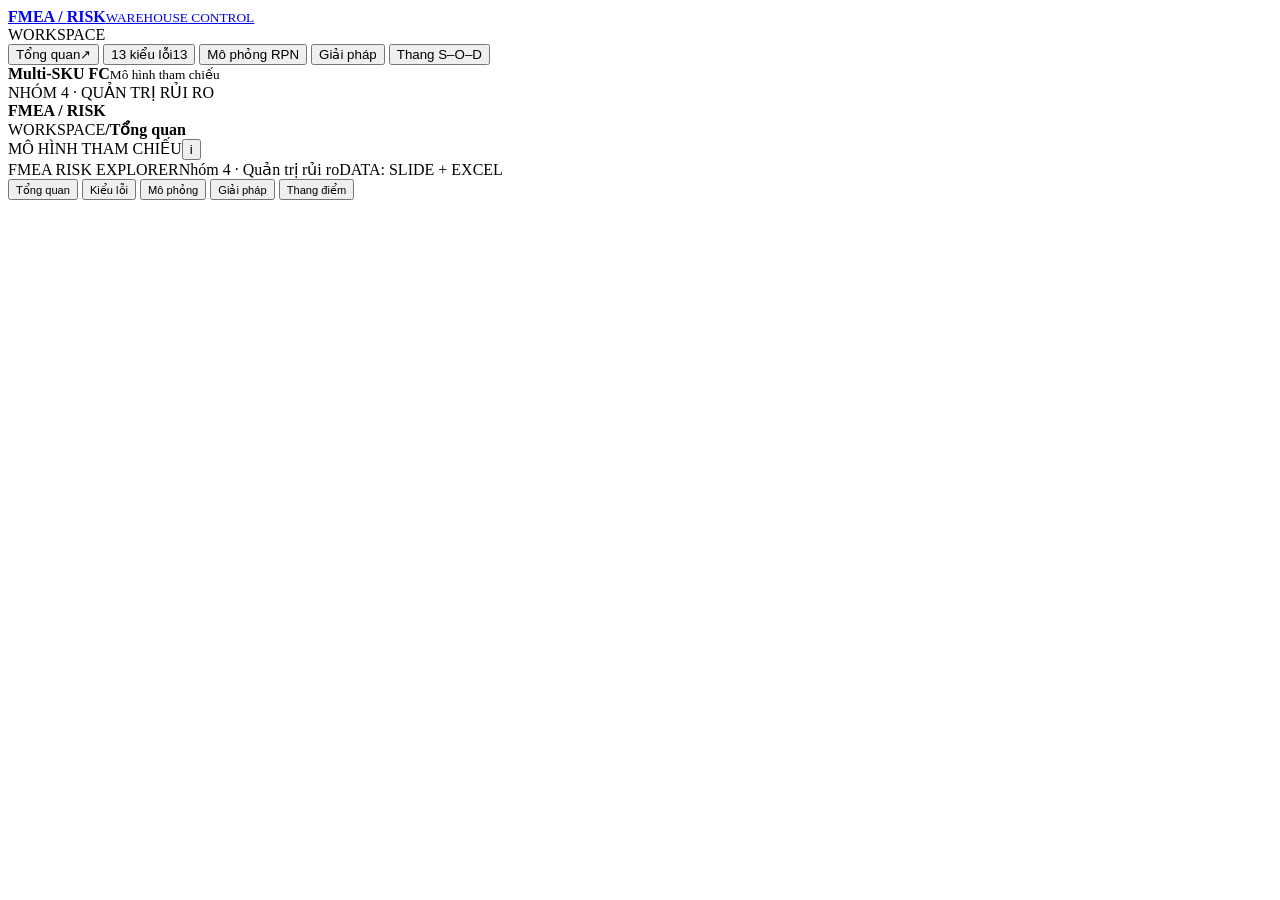
==== fmea-risk-explorer/index.html @ 1aaa5058 "Add FMEA Risk Explorer app shell" ====
<!doctype html>
<html lang="vi">
<head>
  <meta charset="UTF-8" />
  <meta name="viewport" content="width=device-width, initial-scale=1, viewport-fit=cover" />
  <meta name="theme-color" content="#421520" />
  <meta name="description" content="FMEA Risk Explorer — mô phỏng nhận diện và phòng ngừa rủi ro vận hành kho hàng thương mại điện tử." />
  <title>FMEA Risk Explorer · Warehouse Risk Control</title>
  <link rel="preconnect" href="https://fonts.googleapis.com">
  <link rel="preconnect" href="https://fonts.gstatic.com" crossorigin>
  <link href="https://fonts.googleapis.com/css2?family=DM+Sans:wght@400;500;600;700;800&family=Manrope:wght@400;500;600;700;800&display=swap" rel="stylesheet">
  <link rel="stylesheet" href="styles.css" />
</head>
<body>
  <div class="app-shell">
    <aside class="sidebar" aria-label="Điều hướng chính">
      <a class="brand" href="#overview" data-nav="overview">
        <span class="brand-mark"><span></span><span></span><span></span></span>
        <span class="brand-copy"><strong>FMEA<span> / </span>RISK</strong><small>WAREHOUSE CONTROL</small></span>
      </a>
      <div class="sidebar-label">WORKSPACE</div>
      <nav class="side-nav">
        <button class="nav-item active" data-nav="overview"><span class="nav-icon" data-icon="grid"></span><span>Tổng quan</span><span class="nav-arrow">↗</span></button>
        <button class="nav-item" data-nav="errors"><span class="nav-icon" data-icon="layers"></span><span>13 kiểu lỗi</span><span class="nav-count">13</span></button>
        <button class="nav-item" data-nav="simulator"><span class="nav-icon" data-icon="sliders"></span><span>Mô phỏng RPN</span></button>
        <button class="nav-item" data-nav="solutions"><span class="nav-icon" data-icon="target"></span><span>Giải pháp</span></button>
        <button class="nav-item" data-nav="scale"><span class="nav-icon" data-icon="scale"></span><span>Thang S–O–D</span></button>
      </nav>
      <div class="sidebar-bottom">
        <div class="model-card">
          <div class="model-icon"><span data-icon="warehouse"></span></div>
          <div><strong>Multi-SKU FC</strong><small>Mô hình tham chiếu</small></div>
          <span class="status-dot"></span>
        </div>
        <div class="sidebar-foot">NHÓM 4 · QUẢN TRỊ RỦI RO</div>
      </div>
    </aside>
    <main class="main-area">
      <header class="topbar">
        <div class="mobile-brand"><span class="brand-mark"><span></span><span></span><span></span></span><strong>FMEA / RISK</strong></div>
        <div class="breadcrumbs"><span>WORKSPACE</span><b>/</b><strong id="crumb-title">Tổng quan</strong></div>
        <div class="topbar-right"><span class="live-indicator"></span><span>MÔ HÌNH THAM CHIẾU</span><button class="top-icon" aria-label="Thông tin" data-action="about">i</button></div>
      </header>
      <section id="screen" class="screen" aria-live="polite"></section>
      <footer class="footer-note"><span>FMEA RISK EXPLORER</span><span>Nhóm 4 · Quản trị rủi ro</span><span>DATA: SLIDE + EXCEL</span></footer>
    </main>
  </div>
  <nav class="mobile-dock" aria-label="Điều hướng di động">
    <button class="dock-item active" data-nav="overview"><span data-icon="grid"></span><small>Tổng quan</small></button>
    <button class="dock-item" data-nav="errors"><span data-icon="layers"></span><small>Kiểu lỗi</small></button>
    <button class="dock-item" data-nav="simulator"><span class="dock-focus"><span data-icon="sliders"></span></span><small>Mô phỏng</small></button>
    <button class="dock-item" data-nav="solutions"><span data-icon="target"></span><small>Giải pháp</small></button>
    <button class="dock-item" data-nav="scale"><span data-icon="scale"></span><small>Thang điểm</small></button>
  </nav>
  <div class="modal-backdrop" id="modal-backdrop" hidden>
    <section class="detail-modal" role="dialog" aria-modal="true" aria-labelledby="modal-title">
      <div class="modal-handle"></div><div id="modal-content"></div>
    </section>
  </div>
  <script src="app.js"></script>
</body>
</html>
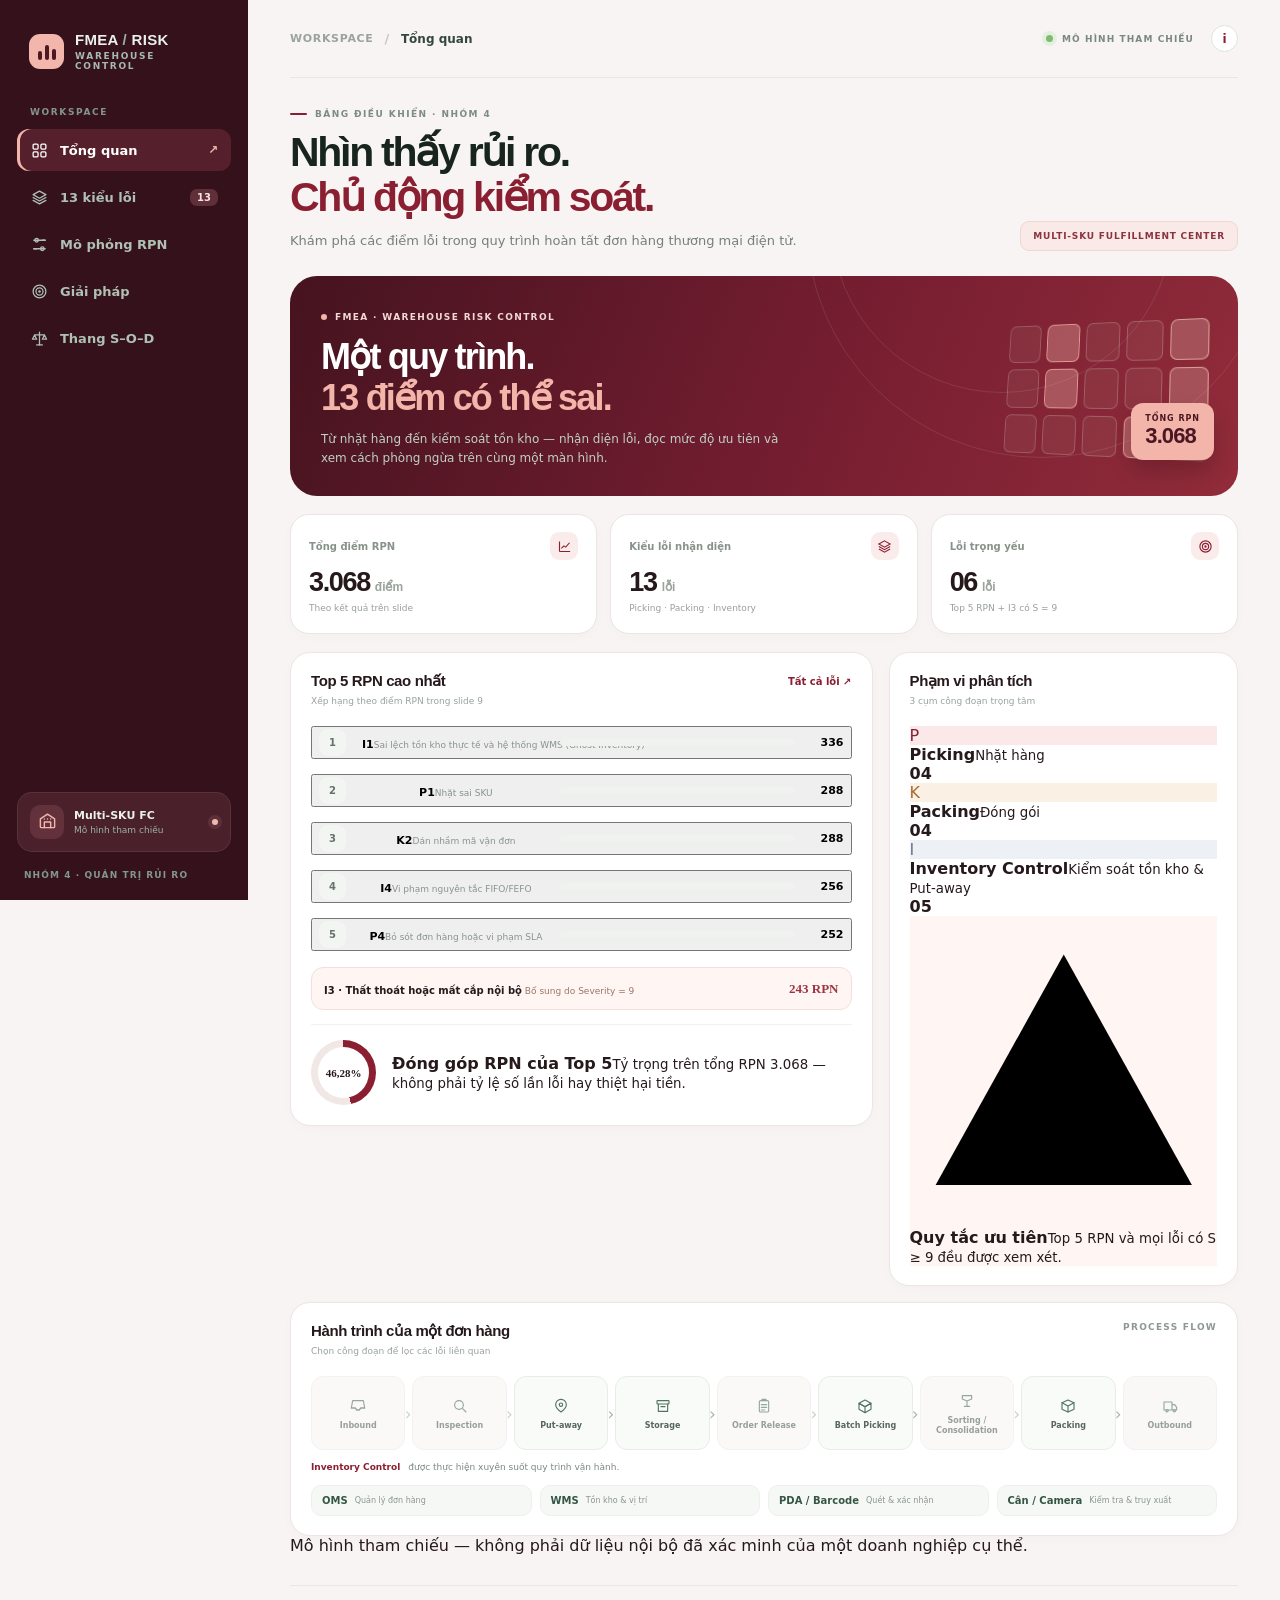
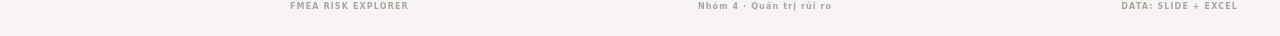
==== commit b660c2eb: "Wire modular FMEA app assets" ====
--- a/fmea-risk-explorer/index.html
+++ b/fmea-risk-explorer/index.html
@@ -10,6 +10,9 @@
   <link rel="preconnect" href="https://fonts.gstatic.com" crossorigin>
   <link href="https://fonts.googleapis.com/css2?family=DM+Sans:wght@400;500;600;700;800&family=Manrope:wght@400;500;600;700;800&display=swap" rel="stylesheet">
   <link rel="stylesheet" href="styles.css" />
+  <link rel="stylesheet" href="styles-components.css" />
+  <link rel="stylesheet" href="styles-responsive.css" />
+  <link rel="stylesheet" href="styles-theme.css" />
 </head>
 <body>
   <div class="app-shell">
@@ -57,6 +60,12 @@
       <div class="modal-handle"></div><div id="modal-content"></div>
     </section>
   </div>
-  <script src="app.js"></script>
+  <script src="data.js"></script>
+  <script src="app-core.js"></script>
+  <script src="app-overview.js"></script>
+  <script src="app-errors.js"></script>
+  <script src="app-simulator.js"></script>
+  <script src="app-solutions.js"></script>
+  <script src="app-scale.js"></script>
 </body>
 </html>
--- a/fmea-risk-explorer/styles.css
+++ b/fmea-risk-explorer/styles.css
@@ -0,0 +1,6 @@
+:root{
+  --bg:#f3f5f2;--surface:#fff;--surface-2:#f8faf7;--ink:#17231e;--muted:#78827c;--line:#e5eae5;
+  --green:#184d3d;--green-2:#21634d;--lime:#d5f36f;--lime-2:#bce65a;--coral:#d86e5a;--amber:#d7a342;
+  --blue:#628ba4;--shadow:0 12px 38px rgba(27,47,37,.07);--radius:22px;
+}
+*{box-sizing:border-box}html{scroll-behavior:smooth}body{margin:0;background:var(--bg);color:var(--ink);font-family:'DM Sans',system-ui,sans-serif;-webkit-font-smoothing:antialiased}button,input{font:inherit}button{cursor:pointer}button:focus-visible,input:focus-visible{outline:3px solid rgba(33,99,77,.22);outline-offset:2px}a{color:inherit;text-decoration:none}.app-shell{min-height:100vh}.sidebar{width:248px;position:fixed;inset:0 auto 0 0;background:#172f27;color:#eaf1eb;padding:28px 17px 20px;display:flex;flex-direction:column;z-index:20}.brand{display:flex;align-items:center;gap:11px;padding:3px 12px 36px}.brand-mark{width:35px;height:35px;border-radius:11px;background:var(--lime);display:flex;align-items:flex-end;justify-content:center;gap:3px;padding:9px 8px;flex-shrink:0}.brand-mark span{display:block;width:4px;border-radius:4px;background:#193d31}.brand-mark span:nth-child(1){height:9px}.brand-mark span:nth-child(2){height:15px}.brand-mark span:nth-child(3){height:11px}.brand-copy{display:flex;flex-direction:column;gap:3px}.brand-copy strong{font:800 15px Manrope,sans-serif;letter-spacing:.02em}.brand-copy strong span{color:#9db2a5}.brand-copy small{font-size:8px;letter-spacing:.19em;color:#a8b9ae;font-weight:700}.sidebar-label{font-size:9px;font-weight:800;letter-spacing:.18em;color:#82978b;padding:0 13px 12px}.side-nav{display:grid;gap:5px}.nav-item{border:0;width:100%;display:flex;align-items:center;gap:12px;text-align:left;color:#afc0b5;background:transparent;padding:12px 13px;border-radius:12px;font-weight:600;font-size:13px;transition:.2s}.nav-item:hover{background:rgba(255,255,255,.07);color:#fff}.nav-item.active{background:#26473b;color:#fff;box-shadow:inset 3px 0 0 var(--lime)}.nav-icon,.dock-item>span:first-child{width:18px;height:18px;display:grid;place-items:center}.nav-icon svg,.dock-item svg,.model-icon svg,.top-icon svg{width:17px;height:17px;stroke:currentColor;fill:none;stroke-width:1.8;stroke-linecap:round;stroke-linejoin:round}.nav-arrow{margin-left:auto;font-size:12px;color:var(--lime)}.nav-count{margin-left:auto;padding:3px 7px;border-radius:7px;background:#355547;color:#cfddcf;font-size:10px;font-weight:800}.sidebar-bottom{margin-top:auto}.model-card{padding:12px;background:#213e33;border:1px solid rgba(255,255,255,.08);border-radius:15px;display:flex;align-items:center;gap:10px}.model-icon{width:34px;height:34px;border-radius:10px;background:#345747;display:grid;place-items:center;color:var(--lime)}.model-icon svg{width:19px;height:19px}.model-card div:nth-child(2){display:grid;gap:3px}.model-card strong{font-size:11px}.model-card small{font-size:9px;color:#9db2a5}.status-dot{width:6px;height:6px;border-radius:50%;background:var(--lime);margin-left:auto;box-shadow:0 0 0 4px rgba(213,243,111,.1)}.sidebar-foot{font-size:8px;letter-spacing:.12em;color:#81988b;padding:18px 7px 0;font-weight:700}.main-area{margin-left:248px;min-height:100vh;max-width:calc(100% - 248px);padding:0 42px 25px}.topbar{height:78px;border-bottom:1px solid var(--line);display:flex;align-items:center;justify-content:space-between;gap:12px}.breadcrumbs{display:flex;align-items:center;gap:11px;font-size:11px;color:#9aa39d;letter-spacing:.06em;font-weight:700}.breadcrumbs b{font-size:13px;color:#c1c8c2}.breadcrumbs strong{color:#34473d;letter-spacing:0;font-size:12px}.topbar-right{display:flex;align-items:center;gap:9px;color:#7a8980;font-size:9px;font-weight:800;letter-spacing:.12em}.live-indicator{width:7px;height:7px;border-radius:50%;background:#83ba6e;box-shadow:0 0 0 4px #e4f0df}.top-icon{width:27px;height:27px;border-radius:50%;border:1px solid #dde4dd;background:#fff;color:#637168;font-weight:800;font-size:12px;margin-left:8px}.mobile-brand{display:none}.screen{max-width:1290px;margin:0 auto;padding:31px 0 30px}.footer-note{display:flex;justify-content:space-between;border-top:1px solid var(--line);padding:16px 0 0;color:#a0aaa3;font-size:8px;letter-spacing:.14em;font-weight:800}.page-head{display:flex;justify-content:space-between;align-items:flex-end;gap:20px;margin-bottom:25px}.eyebrow{display:flex;align-items:center;gap:8px;font-size:9px;letter-spacing:.16em;color:#7d8b82;font-weight:800;text-transform:uppercase;margin-bottom:11px}.eyebrow:before{content:'';width:17px;height:2px;background:var(--green-2);border-radius:9px}.page-title{font:800 clamp(27px,3.2vw,42px)/1.1 Manrope,sans-serif;letter-spacing:-.055em;margin:0;color:#18251f}.page-title .accent{color:var(--green-2)}.page-subtitle{font-size:13px;color:#758078;margin:11px 0 0;line-height:1.55}.model-tag{border:1px solid #dce7d8;background:#eef5e8;padding:9px 12px;border-radius:9px;color:#537348;font-size:9px;font-weight:800;letter-spacing:.09em;white-space:nowrap}.hero-panel{position:relative;overflow:hidden;border-radius:27px;background:#1c4638;color:#fff;padding:29px 31px;margin-bottom:18px;min-height:190px;display:flex;align-items:center;justify-content:space-between;gap:28px}.hero-panel:before,.hero-panel:after{content:'';position:absolute;border:1px solid rgba(222,244,216,.11);border-radius:50%;pointer-events:none}.hero-panel:before{width:340px;height:340px;right:65px;top:-225px}.hero-panel:after{width:470px;height:470px;right:-40px;top:-290px}.hero-copy{position:relative;z-index:1;max-width:570px}.hero-kicker{display:inline-flex;gap:8px;align-items:center;font-size:9px;letter-spacing:.15em;color:#bfd2c2;font-weight:800;margin-bottom:14px}.hero-kicker span{width:6px;height:6px;border-radius:50%;background:var(--lime)}.hero-title{font:800 clamp(25px,3vw,36px)/1.14 Manrope,sans-serif;letter-spacing:-.05em;margin:0}.hero-title em{color:var(--lime);font-style:normal}.hero-desc{font-size:12px;color:#c0d1c6;line-height:1.6;margin:12px 0 0;max-width:480px}.hero-visual{position:relative;width:220px;height:140px;flex-shrink:0;z-index:1}.hero-grid{position:absolute;inset:5px 0 0 8px;display:grid;grid-template-columns:repeat(5,1fr);grid-template-rows:repeat(3,1fr);gap:7px;transform:perspective(500px) rotateY(-19deg) rotateX(7deg)}.hero-grid span{border:1px solid rgba(219,241,221,.23);border-radius:7px;background:rgba(224,244,222,.06)}.hero-grid span:nth-child(2),.hero-grid span:nth-child(7),.hero-grid span:nth-child(14){background:rgba(213,243,111,.33);border-color:rgba(213,243,111,.68)}.hero-grid span:nth-child(5),.hero-grid span:nth-child(10){background:rgba(240,132,108,.34);border-color:rgba(240,132,108,.65)}.hero-score{position:absolute;right:-7px;bottom:-4px;background:var(--lime);color:#1d3d31;border-radius:12px;padding:11px 14px;box-shadow:0 12px 22px rgba(0,0,0,.18)}.hero-score small{display:block;font-size:8px;letter-spacing:.12em;font-weight:800}.hero-score strong{font:800 22px Manrope,sans-serif;letter-spacing:-.04em}.stats-grid{display:grid;grid-template-columns:repeat(3,minmax(0,1fr));gap:13px;margin-bottom:18px}.stat-card{background:var(--surface);border:1px solid var(--line);border-radius:19px;padding:17px 18px;min-height:102px;box-shadow:0 3px 12px rgba(30,49,38,.02)}.stat-top{display:flex;align-items:center;justify-content:space-between;color:#87928a;font-size:10px;font-weight:700}.stat-icon{width:28px;height:28px;border-radius:9px;background:#f0f5eb;display:grid;place-items:center;color:var(--green)}.stat-icon svg{width:15px;height:15px;stroke:currentColor;fill:none;stroke-width:1.8}.stat-value{font:800 27px Manrope,sans-serif;letter-spacing:-.05em;margin-top:7px}.stat-value span{font-size:12px;color:#9aa39c;font-weight:700;letter-spacing:0;margin-left:5px}.stat-foot{font-size:9px;color:#97a099;margin-top:4px}.overview-grid{display:grid;grid-template-columns:minmax(0,1.25fr) minmax(280px,.75fr);gap:16px;align-items:start}.panel{background:#fff;border:1px solid var(--line);border-radius:20px;padding:19px 20px;box-shadow:0 3px 12px rgba(30,49,38,.02)}.panel-head{display:flex;align-items:flex-start;justify-content:space-between;gap:12px;margin-bottom:17px}.panel-title{font:800 15px Manrope,sans-serif;letter-spacing:-.025em;margin:0}.panel-meta{color:#98a29a;font-size:9px;margin-top:5px}.text-button{border:0;background:transparent;color:var(--green-2);font-size:10px;font-weight:800;padding:4px 0}.rank-list{display:grid;gap:15px}.rank-row{display:grid;grid-template-columns:33px minmax(105px,.8fr) minmax(100px,1fr) 39px;align-items:center;gap:10px}.rank-no{width:27px;height:27px;border-radius:9px;background:#f2f5f1;display:grid;place-items:center;font-size:10px;color:#64736a;font-weight:800}.rank-main{min-width:0}.rank-code{font-size:11px;font-weight:800}.rank-name{font-size:9px;color:#89938c;margin-top:3px;white-space:nowrap;overflow:hidden;text-overflow:ellipsis}.rank-track{height:7px;background:#eff2ee;border-radius:20px;overflow:hidden}.rank-fill{height:100%;border-radius:20px;background:var(--green-2)}.rank-fill.coral{background:var(--coral)}.rank-fill.amber{background:var(--amber)}.rank-value{text-align:right;font-size:11px;font-weight:800;font-variant-numeric:tabular-nums}.rank-i3{padding:11px 12px;border-radius:12px;background:#fff8f4;border:1px solid #f3e6df;display:flex;align-items:center;justify-content:space-between;margin-top:16px}.rank-i3 strong{font-size:10px}.rank-i3 span{font-size:9px;color:#9c7468}.rank-i3 b{font:800 13px Manrope;color:#bd634e}.contribution{display:flex;align-items:center;gap:16px;padding:15px 0 1px;margin-top:14px;border-top:1px solid #eff2ee}.donut{width:65px;height:65px;border-radius:50%;background:conic-gradient(var(--green-2) 0 46.28%,#edf1ec 46.28% 100%);display:grid;place-items:center;position:relative;flex-shrink:0}.donut:before{content:'';position:absolute;inset:7px;border-radius:50%;background:#fff}.donut strong{position:relative;font:800 11px Manrope}.process-panel{margin-top:16px}.process-flow{display:grid;grid-template-columns:repeat(9,minmax(64px,1fr));gap:7px;align-items:stretch}.process-step{position:relative;border:1px solid #e8ede8;background:#f9fbf8;border-radius:12px;min-height:74px;padding:12px 7px 9px;text-align:center;display:flex;flex-direction:column;align-items:center;justify-content:center;gap:7px;transition:.2s}.process-step:hover,.process-step.selected{border-color:#b9d0bc;background:#eff6eb;transform:translateY(-2px)}.process-step:after{content:'›';position:absolute;right:-7px;top:27px;color:#aab6ad;font-size:17px;z-index:1}.process-step:last-child:after{display:none}.process-step svg{width:16px;height:16px;stroke:#527361;fill:none;stroke-width:1.7;stroke-linecap:round;stroke-linejoin:round}.process-step span{font-size:8px;font-weight:800;color:#58665d;line-height:1.2}.process-note{display:flex;gap:8px;align-items:center;margin-top:12px;color:#7c887f;font-size:9px}.process-note b{color:var(--green-2)}.systems-row{display:grid;grid-template-columns:repeat(4,1fr);gap:8px;margin-top:13px}.system-chip{background:#f6f8f5;border:1px solid #edf0eb;border-radius:10px;padding:9px 10px;display:flex;align-items:center;gap:7px}.system-chip b{font-size:10px;color:#355644}.system-chip span{font-size:8px;color:#8a958d}.section-label{font-size:9px;letter-spacing:.14em;color:#8c9890;font-weight:800}.group-tabs{display:flex;gap:7px;flex-wrap:wrap;margin-bottom:16px}.filter-tab{border:1px solid #e1e8e0;background:#fff;color:#738076;border-radius:10px;padding:9px 13px;font-size:10px;font-weight:800;transition:.2s}.filter-tab.active{background:#1d4c3c;color:#fff;border-color:#1d4c3c}.filter-tab span{opacity:.7;margin-left:5px}
--- a/fmea-risk-explorer/styles-components.css
+++ b/fmea-risk-explorer/styles-components.css
@@ -0,0 +1 @@
+.risk-grid{display:grid;grid-template-columns:repeat(3,minmax(0,1fr));gap:12px}.risk-card{background:#fff;border:1px solid #e6ebe5;border-radius:17px;padding:15px;text-align:left;display:flex;flex-direction:column;gap:11px;min-height:165px;transition:.2s;position:relative;overflow:hidden}.risk-card:hover{transform:translateY(-3px);box-shadow:var(--shadow);border-color:#bfd2c1}.risk-card.focus-risk{border-color:#d9e4d4}.risk-card-top{display:flex;justify-content:space-between;align-items:center}.code-pill{background:#edf4ec;color:#2b6348;border-radius:7px;padding:5px 8px;font-size:10px;font-weight:800}.risk-rpn-mini{font-size:10px;font-weight:800;color:#263f32}.risk-card h3{font:800 13px/1.35 Manrope,sans-serif;margin:0;letter-spacing:-.02em}.risk-card p{font-size:9px;line-height:1.45;color:#87928a;margin:0}.risk-card-bottom{margin-top:auto;display:flex;align-items:center;justify-content:space-between;gap:8px}.risk-category{font-size:8px;letter-spacing:.06em;text-transform:uppercase;color:#95a097;font-weight:800}.status-tag{font-size:8px;font-weight:800;color:#3e754e;background:#eff7ec;padding:5px 7px;border-radius:6px}.status-tag.unscored{color:#8b938d;background:#f1f3f1}.risk-detail-grid{display:grid;grid-template-columns:minmax(0,1.1fr) minmax(260px,.9fr);gap:13px}.detail-top{display:flex;align-items:center;gap:10px}.detail-code{font:800 25px Manrope;color:var(--green-2)}.detail-heading{font:800 18px/1.25 Manrope;letter-spacing:-.035em;margin:0}.detail-desc{font-size:11px;line-height:1.6;color:#77837b;margin:12px 0 0}.score-grid{display:grid;grid-template-columns:repeat(3,1fr);gap:8px;margin:17px 0}.score-box{background:#f4f7f3;border:1px solid #e8eee7;border-radius:12px;padding:12px}.score-box span{display:block;color:#89968d;font-size:9px;font-weight:800}.score-box strong{display:block;font:800 21px Manrope;margin-top:5px}.score-box small{display:block;font-size:8px;color:#9aa49d;margin-top:2px}.rpn-banner{background:#1b4738;border-radius:16px;color:#fff;padding:16px 18px;display:flex;align-items:center;justify-content:space-between}.rpn-banner span{font-size:10px;color:#c7d6cb}.rpn-banner strong{font:800 25px Manrope;color:var(--lime)}.detail-block{margin-top:15px}.detail-block h4{font:800 11px Manrope;margin:0 0 8px}.detail-block p{font-size:10px;line-height:1.6;color:#78847d;margin:0}.bullet-stack{display:grid;gap:7px}.bullet-line{display:flex;gap:8px;font-size:10px;line-height:1.45;color:#67756b}.bullet-line:before{content:'';width:5px;height:5px;border-radius:50%;background:#75a27a;margin-top:4px;flex-shrink:0}.score-missing{border:1px dashed #d9e1d9;background:#f8faf7;border-radius:13px;padding:15px;color:#78847d;font-size:11px;line-height:1.5}.score-missing strong{display:block;color:#4d5b52;margin-bottom:4px}.sim-layout{display:grid;grid-template-columns:minmax(0,1.1fr) minmax(280px,.9fr);gap:15px}.sim-card{background:#fff;border:1px solid var(--line);border-radius:20px;padding:21px}.select-label{font-size:9px;letter-spacing:.12em;color:#89958d;font-weight:800;display:block;margin-bottom:8px}.risk-select{width:100%;border:1px solid #dfe7dd;background:#f8faf7;border-radius:12px;padding:13px 14px;color:#25362c;font-size:12px;font-weight:700;outline:none}.slider-row{padding:16px 0;border-bottom:1px solid #edf0eb}.slider-row:last-child{border:0}.slider-head{display:flex;justify-content:space-between;align-items:center;margin-bottom:10px}.slider-head strong{font:800 12px Manrope}.slider-head output{font:800 19px Manrope;color:var(--green-2)}input[type=range]{width:100%;accent-color:#276047;height:5px;cursor:pointer}.slider-ticks{display:flex;justify-content:space-between;font-size:8px;color:#a1aaa3;margin-top:4px}.score-desc{font-size:10px;color:#718076;line-height:1.45;margin-top:9px;min-height:28px}.sim-result{background:#193f32;color:#fff;border-radius:21px;padding:22px;position:relative;overflow:hidden}.sim-result:after{content:'';position:absolute;width:210px;height:210px;border:1px solid rgba(255,255,255,.1);border-radius:50%;right:-85px;top:-103px;box-shadow:0 0 0 25px rgba(255,255,255,.025),0 0 0 52px rgba(255,255,255,.02)}.sim-result>*{position:relative;z-index:1}.sim-result .result-label{color:#b8cbbf;font-size:9px;letter-spacing:.13em;font-weight:800}.sim-rpn{font:800 57px/1 Manrope;color:var(--lime);letter-spacing:-.07em;margin:13px 0 5px}.sim-rpn span{font-size:12px;letter-spacing:0;color:#c8d8cd}.sim-diff{font-size:10px;color:#d6e2d8}.sim-compare{display:grid;grid-template-columns:1fr 1fr;gap:8px;margin-top:22px}.compare-box{padding:11px;border-radius:11px;background:rgba(255,255,255,.08)}.compare-box span{display:block;color:#b2c7b8;font-size:8px;font-weight:700}.compare-box strong{display:block;font:800 17px Manrope;margin-top:5px}.sim-separator{height:1px;background:rgba(255,255,255,.13);margin:17px 0}.sim-foot{font-size:9px;color:#c0d2c5;line-height:1.5}.denominator-card{margin-top:13px;background:#f0f5ed;border-radius:14px;padding:13px 14px}.denominator-card strong{display:block;font-size:10px;color:#49654f}.denominator-card p{margin:5px 0 0;font-size:9px;color:#748077;line-height:1.5}.warning-line{display:flex;align-items:flex-start;gap:9px;background:#fff8ed;border:1px solid #f1e5d3;border-radius:13px;padding:12px;color:#876b40;font-size:9px;line-height:1.5;margin-top:13px}.warning-icon{width:17px;height:17px;flex-shrink:0;border-radius:50%;background:#f5e4c6;display:grid;place-items:center;font-size:10px;font-weight:800}.solution-grid{display:grid;grid-template-columns:repeat(2,minmax(0,1fr));gap:12px}.solution-card{background:#fff;border:1px solid #e5ebe4;border-radius:17px;padding:16px}.solution-head{display:flex;align-items:flex-start;gap:10px}.solution-code{width:36px;height:36px;display:grid;place-items:center;background:#edf4ec;color:#2b6046;border-radius:11px;font:800 12px Manrope;flex-shrink:0}.solution-head h3{font:800 12px/1.35 Manrope;margin:2px 0 0}.solution-head small{display:block;font-size:8px;color:#99a39b;margin-top:4px}.solution-sections{display:grid;gap:9px;margin-top:13px}.solution-row{padding-top:9px;border-top:1px solid #f0f2ef}.solution-row span{display:block;font-size:8px;letter-spacing:.1em;color:#98a29b;font-weight:800;margin-bottom:4px}.solution-row p{font-size:10px;color:#66746a;line-height:1.5;margin:0}.solution-tags{display:flex;flex-wrap:wrap;gap:5px;margin-top:11px}.solution-tags b{font-size:8px;background:#f1f5ef;color:#4f7256;border-radius:6px;padding:5px 7px}.scale-tabs{display:flex;gap:7px;margin-bottom:17px}.scale-tab{border:1px solid #dfe6df;background:#fff;color:#7b887f;border-radius:10px;padding:10px 17px;font-size:11px;font-weight:800}.scale-tab.active{background:#1e4c3c;border-color:#1e4c3c;color:#fff}.scale-intro{background:#eaf1e7;border-radius:15px;padding:14px 16px;color:#526b56;font-size:10px;line-height:1.55;margin-bottom:14px}.scale-list{display:grid;grid-template-columns:repeat(2,minmax(0,1fr));gap:8px}.scale-row{background:#fff;border:1px solid #e7ece6;border-radius:13px;padding:12px 13px;display:grid;grid-template-columns:33px 1fr;gap:10px;align-items:start}.scale-num{width:30px;height:30px;border-radius:9px;background:#edf4ec;color:#2d6147;display:grid;place-items:center;font:800 12px Manrope}.scale-text{font-size:10px;line-height:1.5;color:#647268}.scale-denominator{background:#fff;border:1px solid #e7ece6;border-radius:15px;padding:16px;margin-top:16px}.scale-denominator h3{font:800 13px Manrope;margin:0 0 11px}.denom-row{display:grid;grid-template-columns:90px 1fr;gap:10px;border-top:1px solid #eff2ee;padding:9px 0}.denom-row strong{font-size:10px;color:#345a43}.denom-row span{font-size:9px;color:#77847b;line-height:1.45}.empty-state{text-align:center;color:#869188;background:#fff;border:1px dashed #dce5dc;border-radius:17px;padding:35px 20px;font-size:11px}.modal-backdrop{position:fixed;inset:0;background:rgba(17,31,25,.42);z-index:50;display:grid;place-items:center;padding:20px;backdrop-filter:blur(6px)}.modal-backdrop[hidden]{display:none}.detail-modal{width:min(690px,100%);max-height:min(88vh,850px);overflow:auto;background:#f7f9f6;border-radius:23px;padding:22px;box-shadow:0 24px 80px rgba(0,0,0,.23);position:relative}.modal-handle{display:none}.modal-close{width:31px;height:31px;border:1px solid #e1e8e0;border-radius:50%;background:#fff;color:#64736a;font-size:17px;float:right}.modal-content-grid{display:grid;grid-template-columns:1.1fr .9fr;gap:12px;clear:both;padding-top:10px}.modal-card{background:#fff;border:1px solid #e7ece6;border-radius:15px;padding:15px}.modal-card h4{font:800 11px Manrope;margin:0 0 8px}.modal-card p{font-size:10px;line-height:1.55;color:#748177;margin:0}
--- a/fmea-risk-explorer/styles-responsive.css
+++ b/fmea-risk-explorer/styles-responsive.css
@@ -0,0 +1,4 @@
+.mobile-dock{display:none}.mobile-nav-label{display:none}
+@media(max-width:1180px){.main-area{padding-left:28px;padding-right:28px}.process-flow{grid-template-columns:repeat(5,1fr)}.process-step:nth-child(5):after{display:none}.risk-grid{grid-template-columns:repeat(2,minmax(0,1fr))}.overview-grid{grid-template-columns:1fr}.rank-panel{order:1}.process-panel{order:2}}
+@media(max-width:760px){body{background:#f4f6f3}.sidebar{display:none}.main-area{margin:0;max-width:none;padding:0 16px 92px}.topbar{height:62px;margin:0 -16px;padding:0 17px;background:rgba(255,255,255,.84);border-bottom:1px solid #e8ede7;backdrop-filter:blur(14px);position:sticky;top:0;z-index:15}.mobile-brand{display:flex;align-items:center;gap:8px;font:800 12px Manrope;letter-spacing:.01em}.mobile-brand .brand-mark{width:27px;height:27px;border-radius:8px;padding:7px 6px;gap:2px}.mobile-brand .brand-mark span{width:3px}.mobile-brand .brand-mark span:nth-child(1){height:7px}.mobile-brand .brand-mark span:nth-child(2){height:11px}.mobile-brand .brand-mark span:nth-child(3){height:8px}.breadcrumbs{display:none}.topbar-right{font-size:8px;gap:7px;letter-spacing:.08em}.top-icon{display:none}.screen{padding:23px 0 18px}.page-head{align-items:flex-start;margin-bottom:18px}.page-title{font-size:28px}.page-subtitle{font-size:11px;margin-top:8px}.model-tag{font-size:7px;padding:7px 8px}.hero-panel{min-height:176px;padding:21px 20px;border-radius:21px;margin-bottom:12px}.hero-title{font-size:26px}.hero-desc{font-size:10px;max-width:280px}.hero-visual{width:112px;height:115px;margin-right:-9px;opacity:.85}.hero-grid{gap:4px}.hero-score{right:-2px;bottom:0;padding:7px 9px}.hero-score strong{font-size:17px}.hero-score small{font-size:6px}.stats-grid{gap:8px;margin-bottom:12px}.stat-card{border-radius:15px;padding:12px 11px;min-height:88px}.stat-top{font-size:8px;gap:4px}.stat-icon{width:24px;height:24px}.stat-icon svg{width:13px;height:13px}.stat-value{font-size:23px;margin-top:7px}.stat-value span{font-size:9px}.stat-foot{font-size:8px;line-height:1.35}.overview-grid{gap:11px}.panel{border-radius:17px;padding:15px}.panel-title{font-size:13px}.rank-list{gap:13px}.rank-row{grid-template-columns:27px minmax(88px,.9fr) minmax(65px,1fr) 34px;gap:7px}.rank-no{width:24px;height:24px;border-radius:8px;font-size:9px}.rank-code{font-size:10px}.rank-name{font-size:8px}.rank-value{font-size:10px}.rank-track{height:6px}.contribution{gap:12px;margin-top:13px}.donut{width:56px;height:56px}.donut strong{font-size:10px}.contribution-copy strong{font-size:10px}.contribution-copy small{font-size:8px}.process-panel{margin-top:12px}.process-flow{grid-template-columns:repeat(3,1fr);gap:7px}.process-step{min-height:68px}.process-step:nth-child(3n):after{display:none}.process-step:nth-child(5):after{display:block}.process-step span{font-size:8px}.systems-row{grid-template-columns:repeat(2,1fr);gap:7px}.system-chip{padding:8px}.system-chip b{font-size:9px}.system-chip span{font-size:7px}.footer-note{font-size:7px;gap:7px;flex-wrap:wrap;padding-top:12px}.mobile-dock{position:fixed;display:grid;grid-template-columns:repeat(5,1fr);bottom:0;left:0;right:0;padding:8px 8px calc(8px + env(safe-area-inset-bottom));background:rgba(255,255,255,.93);border-top:1px solid #e5ebe4;backdrop-filter:blur(18px);z-index:30}.dock-item{border:0;background:transparent;color:#91a096;display:flex;flex-direction:column;align-items:center;justify-content:center;gap:4px;padding:2px 0}.dock-item svg{width:17px;height:17px;stroke:currentColor;fill:none;stroke-width:1.8;stroke-linecap:round;stroke-linejoin:round}.dock-item small{font-size:8px;font-weight:700}.dock-item.active{color:#1e583f}.dock-focus{width:34px;height:25px;border-radius:9px;background:#dff1bb;display:grid;place-items:center;color:#1d543a}.dock-item:not(.active) .dock-focus{background:#eef2ed;color:#829187}.risk-grid{grid-template-columns:repeat(2,minmax(0,1fr));gap:8px}.risk-card{min-height:160px;padding:12px;border-radius:14px;gap:9px}.risk-card h3{font-size:11px}.risk-card p{font-size:8px}.risk-card .code-pill{font-size:9px}.risk-category{font-size:7px}.status-tag{font-size:7px;padding:4px 5px}.page-subtitle{max-width:95%}.risk-detail-grid,.sim-layout{grid-template-columns:1fr;gap:10px}.sim-card{padding:16px;border-radius:17px}.sim-result{border-radius:17px;padding:18px}.sim-rpn{font-size:50px}.solution-grid{grid-template-columns:1fr;gap:9px}.solution-card{padding:14px;border-radius:15px}.scale-tabs{gap:5px}.scale-tab{flex:1;padding:10px 7px;font-size:10px}.scale-list{grid-template-columns:1fr;gap:7px}.scale-row{padding:10px 11px}.scale-text{font-size:9px}.denom-row{grid-template-columns:76px 1fr}.modal-backdrop{align-items:end;padding:0}.detail-modal{width:100%;max-height:88vh;border-radius:23px 23px 0 0;padding:17px 16px calc(20px + env(safe-area-inset-bottom))}.modal-handle{display:block;width:38px;height:4px;border-radius:10px;background:#d7dfd7;margin:0 auto 14px}.modal-content-grid{grid-template-columns:1fr;gap:9px}.modal-close{width:29px;height:29px}.detail-heading{font-size:16px}.detail-code{font-size:22px}.score-grid{gap:6px}.score-box{padding:10px}.score-box strong{font-size:19px}}
+@media(max-width:380px){.main-area{padding-left:12px;padding-right:12px}.topbar{margin:0 -12px;padding:0 12px}.topbar-right{font-size:7px}.hero-title{font-size:23px}.hero-desc{max-width:220px}.hero-visual{width:90px}.stat-card{padding:10px 8px}.stat-top{font-size:7px}.stat-value{font-size:21px}.risk-card{padding:10px}.risk-card h3{font-size:10px}.risk-card-bottom{align-items:flex-start;flex-direction:column}}
--- a/fmea-risk-explorer/styles-theme.css
+++ b/fmea-risk-explorer/styles-theme.css
@@ -0,0 +1,107 @@
+/* Brand refinement: align the app with the group's burgundy presentation deck. */
+:root{
+  --bg:#f7f4f3;--surface:#fff;--surface-2:#fcf8f7;--ink:#26191b;--muted:#817477;--line:#eee4e3;
+  --green:#421520;--green-2:#8b1f32;--lime:#f4b7ad;--lime-2:#e9958a;--coral:#d65f67;--amber:#c78b4d;
+  --blue:#7b879b;--shadow:0 12px 38px rgba(76,24,34,.07);--radius:22px;
+}
+body{background:var(--bg);color:var(--ink)}
+.sidebar{background:#35111b}
+.brand-mark{background:#f2b6ad}
+.brand-mark span{background:#4d1824}
+.nav-item.active{background:#55202c;box-shadow:inset 3px 0 0 #f2b6ad}
+.nav-arrow{color:#f2b6ad}
+.nav-count{background:#60303a;color:#f8e3df}
+.model-card{background:#4a202b}
+.model-icon{background:#63313c;color:#f4b7ad}
+.status-dot{background:#f4b7ad;box-shadow:0 0 0 4px rgba(244,183,173,.1)}
+.hero-panel{background:linear-gradient(112deg,#45131f 0%,#771e31 58%,#922c3a 100%)}
+.hero-title em{color:#f3b4a9}
+.hero-kicker{color:#f2d9d6}
+.hero-kicker span{background:#f3b4a9}
+.hero-grid span:nth-child(2),.hero-grid span:nth-child(7),.hero-grid span:nth-child(14){background:rgba(244,183,173,.32);border-color:rgba(244,183,173,.72)}
+.hero-grid span:nth-child(5),.hero-grid span:nth-child(10){background:rgba(255,224,203,.22);border-color:rgba(255,224,203,.55)}
+.hero-score{background:#f3b4a9;color:#4b1723}
+.model-tag{border-color:#f1d6d4;background:#f9e9e7;color:#8b3340}
+.eyebrow:before{background:var(--green-2)}
+.page-title .accent{color:var(--green-2)}
+.stat-icon{background:#faecea;color:#8b1f32}
+.rank-fill{background:#8b1f32}
+.rank-fill.coral{background:#d65f67}
+.rank-fill.amber{background:#c78b4d}
+.rank-i3{background:#fff6f3;border-color:#f2e0dc}
+.rank-i3 b{color:#9c3444}
+.donut{background:conic-gradient(#8b1f32 0 46.28%,#f1e7e5 46.28% 100%)}
+.stage-symbol{background:#fae9e8;color:#8b1f32}
+.stage-symbol.amber{background:#fbf0e4;color:#a96b2f}
+.stage-symbol.blue{background:#edf0f5;color:#697990}
+.mini-callout{background:#fff6f3;border-color:#f2e2de}
+.mini-callout>span{color:#963344}
+.process-step:hover,.process-step.active{border-color:#d9a29e;background:#fff5f3;color:#7e1b2c}
+.process-step:focus-visible{outline-color:rgba(139,31,50,.25)}
+.filter-tab.active,.scale-tab.active{background:#7f1d30;border-color:#7f1d30;color:#fff}
+.code-pill{background:#fae9e7;color:#8b1f32}
+.risk-card.focus-risk{border-color:#e4b9b5;background:#fffdfc}
+.risk-card:focus-visible,.rank-row:focus-visible{outline-color:rgba(139,31,50,.25)}
+.status-tag{background:#f9e9e7;color:#8b1f32}
+.status-tag.unscored{background:#f1f2f0;color:#727d75}
+.risk-rpn-mini{color:#92263a}
+.score-box{background:#fff6f4;border-color:#f1dedb}
+.score-box strong{color:#842035}
+.rpn-banner{background:#7e1b2e}
+.score-missing{background:#fff8f5;border-color:#f0deda;color:#79525a}
+.sim-result{background:linear-gradient(130deg,#45131f,#7f1d30)}
+.sim-rpn{color:#f4b7ad}
+.sim-compare .compare-box{background:rgba(255,255,255,.1)}
+.slider-row input[type=range]{accent-color:#9a2d40}
+.slider-row output{background:#fae9e7;color:#882238}
+.denominator-card{background:#f9eae8}
+.denominator-card strong{color:#82283a}
+.warning-line{background:#fff7f1;border-color:#f1e2d5;color:#896548}
+.warning-icon{background:#f5e4d5;color:#8c5638}
+.solution-code,.framework-number{background:#fae9e7;color:#8b1f32}
+.solution-tags b{background:#faefed;color:#843344}
+.scale-intro{background:#f8e9e7;color:#7c3c44}
+.scale-tab.active{background:#7e1b2e;border-color:#7e1b2e}
+.scale-num{background:#fae9e7;color:#8b1f32}
+.mobile-dock{border-top-color:#eee2e0}
+.dock-item.active{color:#8b1f32}
+.dock-focus,.dock-item:not(.active) .dock-focus{background:#fae9e7;color:#8b1f32}
+.top-icon{color:#8b1f32}
+.source-dot{background:#b95c69}
+.sidebar-label,.sidebar-foot,.brand-copy small{font-size:9px}
+.panel-meta,.stat-foot,.rank-name,.hero-desc,.page-subtitle{line-height:1.55}
+.section-subhead{display:flex;align-items:baseline;justify-content:space-between;gap:12px;margin:22px 2px 12px}
+.section-subhead strong{font:800 14px Manrope,sans-serif;color:#321b20}
+.section-subhead span{font-size:10px;color:#8f7e81}
+.framework-subhead{margin-top:28px}
+.solution-card{position:relative}
+.solution-card[hidden]{display:none!important}
+.solution-open{border:0;background:#fae9e7;color:#8b1f32;border-radius:9px;padding:8px 11px;font-size:10px;font-weight:800;margin-top:12px}
+.solution-open span{padding-left:5px}
+.solution-open:hover{background:#f3d7d3}
+.sim-card-top{display:flex;align-items:center;justify-content:space-between;gap:12px;margin-bottom:9px}
+.sim-card-top .select-label{margin:0}
+.select-label,.result-label{font-size:10px}
+.score-desc,.modal-card p,.detail-desc,.detail-block p{font-size:11px;line-height:1.55}
+.bullet-line{font-size:11px;line-height:1.5}
+@media(max-width:760px){
+  .topbar-right{font-size:9px}
+  .page-subtitle{font-size:12px}
+  .hero-desc{font-size:11px}
+  .stat-top{font-size:9px}
+  .stat-foot{font-size:9px}
+  .panel-meta{font-size:10px}
+  .rank-name{font-size:9px}
+  .process-step span{font-size:9px}
+  .system-chip span{font-size:9px}
+  .risk-card h3{font-size:12px}
+  .risk-card p{font-size:10px;line-height:1.45}
+  .risk-category,.status-tag{font-size:9px}
+  .dock-item small{font-size:9px}
+  .footer-note{font-size:8px}
+  .section-subhead strong{font-size:13px}
+  .section-subhead span{font-size:9px}
+  .solution-open{font-size:11px}
+}
+.process-step-muted{cursor:default;opacity:.62;background:#f7f5f3;border-color:#eee9e7;color:#8d8584}
+.process-step-muted:hover{transform:none;background:#f7f5f3;border-color:#eee9e7;color:#8d8584;box-shadow:none}
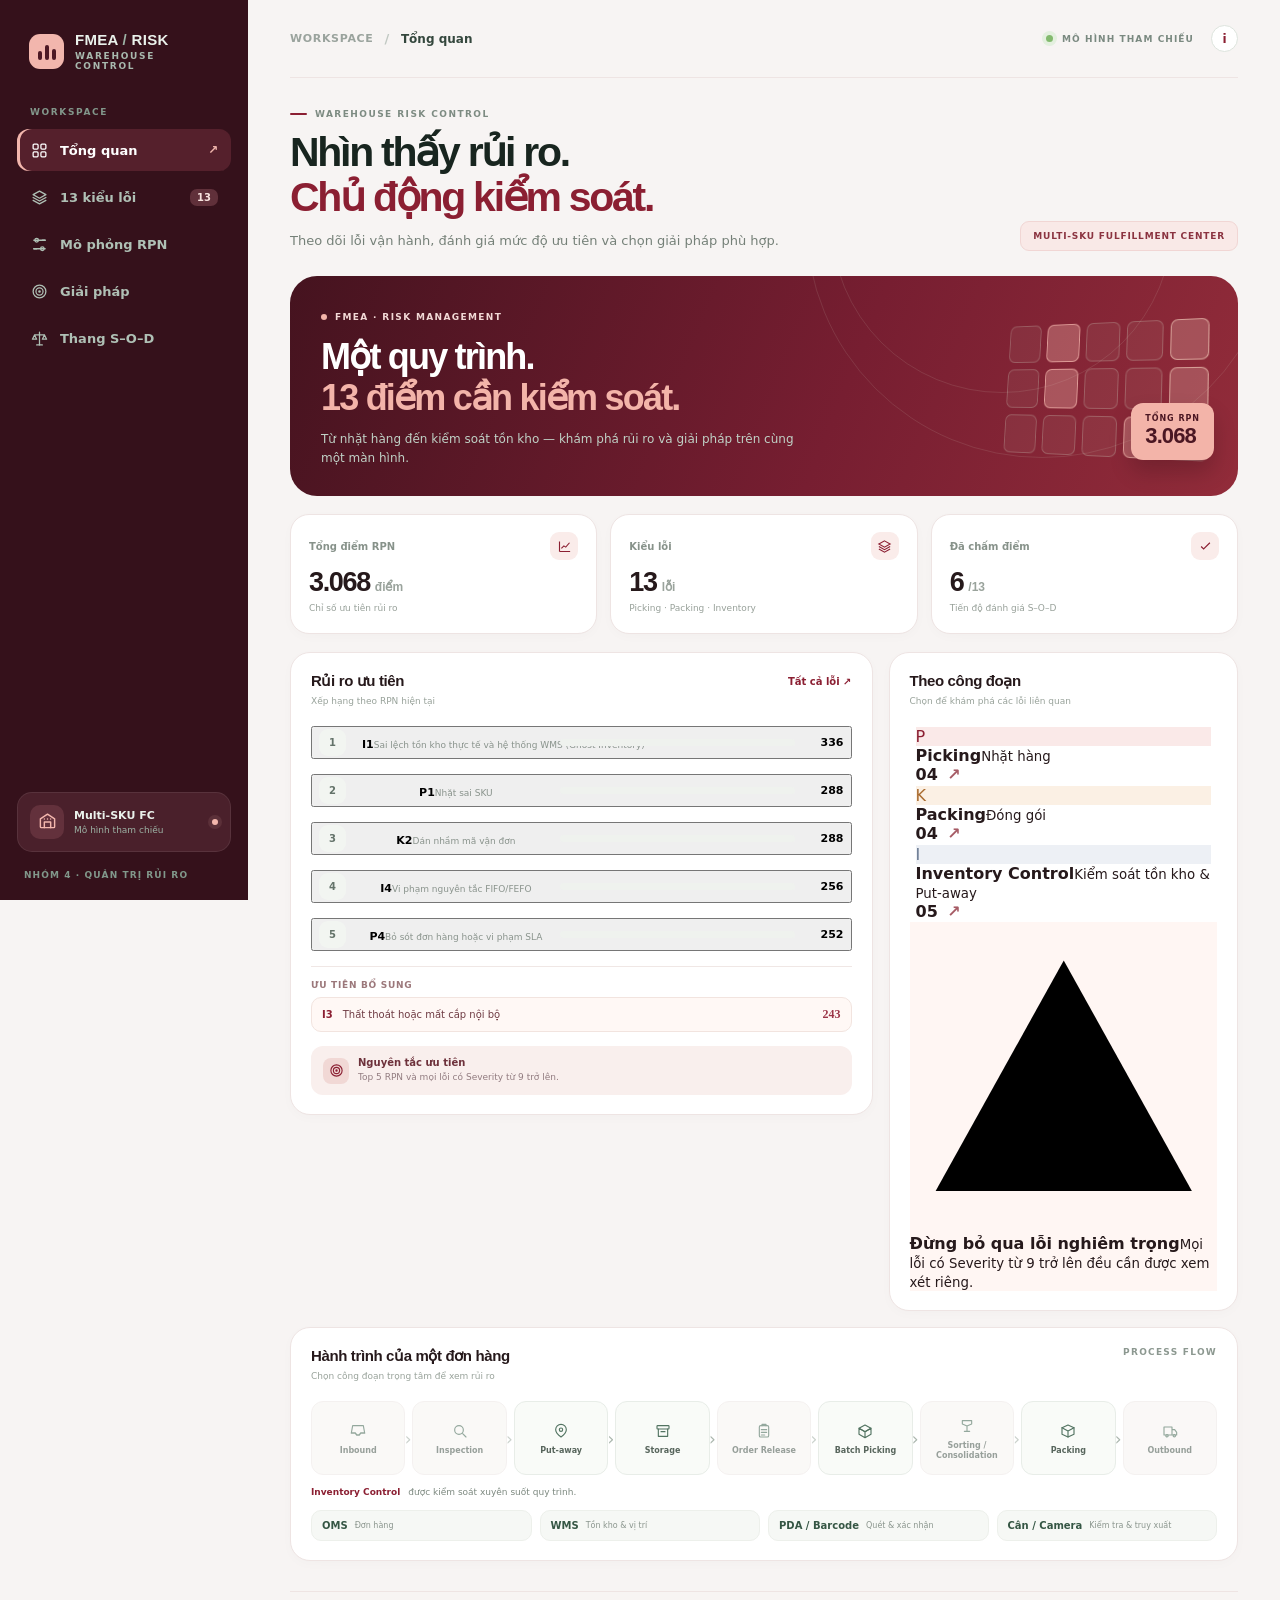
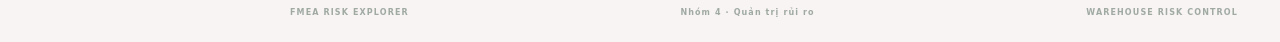
==== commit 37e0764d: "Polish app footer branding" ====
--- a/fmea-risk-explorer/index.html
+++ b/fmea-risk-explorer/index.html
@@ -45,7 +45,7 @@
         <div class="topbar-right"><span class="live-indicator"></span><span>MÔ HÌNH THAM CHIẾU</span><button class="top-icon" aria-label="Thông tin" data-action="about">i</button></div>
       </header>
       <section id="screen" class="screen" aria-live="polite"></section>
-      <footer class="footer-note"><span>FMEA RISK EXPLORER</span><span>Nhóm 4 · Quản trị rủi ro</span><span>DATA: SLIDE + EXCEL</span></footer>
+      <footer class="footer-note"><span>FMEA RISK EXPLORER</span><span>Nhóm 4 · Quản trị rủi ro</span><span>WAREHOUSE RISK CONTROL</span></footer>
     </main>
   </div>
   <nav class="mobile-dock" aria-label="Điều hướng di động">
--- a/fmea-risk-explorer/styles-theme.css
+++ b/fmea-risk-explorer/styles-theme.css
@@ -105,3 +105,61 @@
 }
 .process-step-muted{cursor:default;opacity:.62;background:#f7f5f3;border-color:#eee9e7;color:#8d8584}
 .process-step-muted:hover{transform:none;background:#f7f5f3;border-color:#eee9e7;color:#8d8584;box-shadow:none}
+
+/* Product interaction refinements */
+.stage-line{width:100%;border:0;text-align:left;background:transparent;color:inherit;font-family:inherit;cursor:pointer;transition:.18s}
+.stage-line:hover{background:#fff5f3;border-radius:12px;transform:translateX(2px)}
+.stage-line> b{margin-left:auto;white-space:nowrap}
+.stage-line> b span{color:#a65b65;margin-left:4px}
+.assessment-progress{display:flex;align-items:center;gap:14px;background:#fff;border:1px solid #eee4e3;border-radius:13px;padding:11px 14px;margin:-3px 0 14px}
+.assessment-progress>div:first-child{white-space:nowrap;font-size:10px;color:#817477}
+.assessment-progress strong{font:800 13px Manrope;color:#842238}
+.progress-track{height:7px;flex:1;background:#f2e9e7;border-radius:20px;overflow:hidden}
+.progress-track span{display:block;height:100%;border-radius:20px;background:linear-gradient(90deg,#8b1f32,#d68a89);transition:width .25s}
+.score-form{margin-top:16px;padding:16px;background:#fff;border:1px solid #eee0dd;border-radius:16px}
+.score-form-heading{display:flex;justify-content:space-between;align-items:center;gap:10px;margin-bottom:12px}
+.score-form-heading strong{font:800 12px Manrope;color:#49242d}
+.score-form-heading span{font-size:9px;color:#928185}
+.score-input-grid{display:grid;grid-template-columns:repeat(3,minmax(0,1fr));gap:9px}
+.score-input-grid label{display:grid;gap:6px}
+.score-input-grid label span{font-size:10px;font-weight:800;color:#6f5258}
+.score-input-grid select{min-width:0;width:100%;border:1px solid #e7d8d7;background:#fcf8f7;border-radius:10px;padding:11px 10px;font:700 13px Manrope;color:#54212d}
+.primary-action,.secondary-action{border:0;border-radius:11px;padding:12px 15px;font-size:11px;font-weight:800;display:flex;align-items:center;justify-content:center;gap:10px;transition:.18s}
+.primary-action{width:100%;margin-top:12px;background:#821f33;color:#fff;box-shadow:0 6px 16px rgba(130,31,51,.12)}
+.primary-action:hover{background:#681829;transform:translateY(-1px)}
+.primary-action span{font-size:15px}
+.secondary-action{width:100%;margin-top:12px;background:#fae9e7;color:#842238}
+.secondary-action:hover{background:#f4d8d4}
+.form-feedback{font-size:10px;color:#aa454a;margin-top:6px}
+.score-missing{display:flex;flex-direction:column;gap:5px;margin-top:15px}
+.score-missing strong{font-size:12px;color:#642b37;margin:0}
+.score-missing span{font-size:10px;line-height:1.45}
+.saved-score-note{display:flex;justify-content:space-between;align-items:center;gap:8px;margin-top:9px;color:#7f7375;font-size:9px}
+.saved-score-note button{border:0;background:transparent;color:#8b1f32;font-size:9px;font-weight:800;text-decoration:underline}
+.extra-priority{margin-top:15px;padding-top:13px;border-top:1px solid #f0e7e5}
+.extra-priority>span{display:block;margin-bottom:7px;font-size:9px;font-weight:800;letter-spacing:.08em;color:#9b777a;text-transform:uppercase}
+.extra-priority button{display:flex;align-items:center;gap:10px;width:100%;text-align:left;background:#fff8f5;border:1px solid #f2e4df;padding:9px 10px;border-radius:10px;color:#6f3b43;margin-top:6px}
+.extra-priority button b{font-size:10px;color:#8b1f32}
+.extra-priority button span{flex:1;font-size:10px}
+.extra-priority button strong{font:800 12px Manrope;color:#9b3547}
+.priority-rule{display:flex;align-items:center;gap:9px;margin-top:14px;padding:11px 12px;border-radius:12px;background:#f9efed}
+.priority-rule>span{width:26px;height:26px;border-radius:8px;display:grid;place-items:center;background:#f1d8d5;color:#8b1f32;flex-shrink:0}
+.priority-rule svg{width:15px;height:15px;stroke:currentColor;fill:none;stroke-width:1.8}
+.priority-rule div{display:grid;gap:3px}
+.priority-rule strong{font-size:10px;color:#6d313b}
+.priority-rule small{font-size:9px;color:#927c80;line-height:1.4}
+.app-toast{position:fixed;left:50%;bottom:25px;transform:translate(-50%,12px);background:#3e1621;color:#fff;border-radius:12px;padding:11px 16px;box-shadow:0 12px 28px rgba(35,10,18,.22);font-size:11px;font-weight:700;z-index:80;opacity:0;pointer-events:none;transition:.2s;white-space:nowrap}
+.app-toast.show{opacity:1;transform:translate(-50%,0)}
+.modal-card h4{color:#4c2730}
+.detail-block h4{color:#6e4047}
+@media(max-width:760px){
+ .assessment-progress{gap:10px;padding:10px 11px}
+ .assessment-progress>div:first-child{font-size:9px}
+ .score-form{padding:13px}
+ .score-form-heading{align-items:flex-start;flex-direction:column;gap:3px}
+ .score-input-grid{gap:6px}
+ .score-input-grid label span{font-size:9px}
+ .score-input-grid select{padding:10px 7px;font-size:12px}
+ .saved-score-note{align-items:flex-start;flex-direction:column}
+ .app-toast{bottom:82px;max-width:calc(100% - 32px);white-space:normal;text-align:center}
+}
